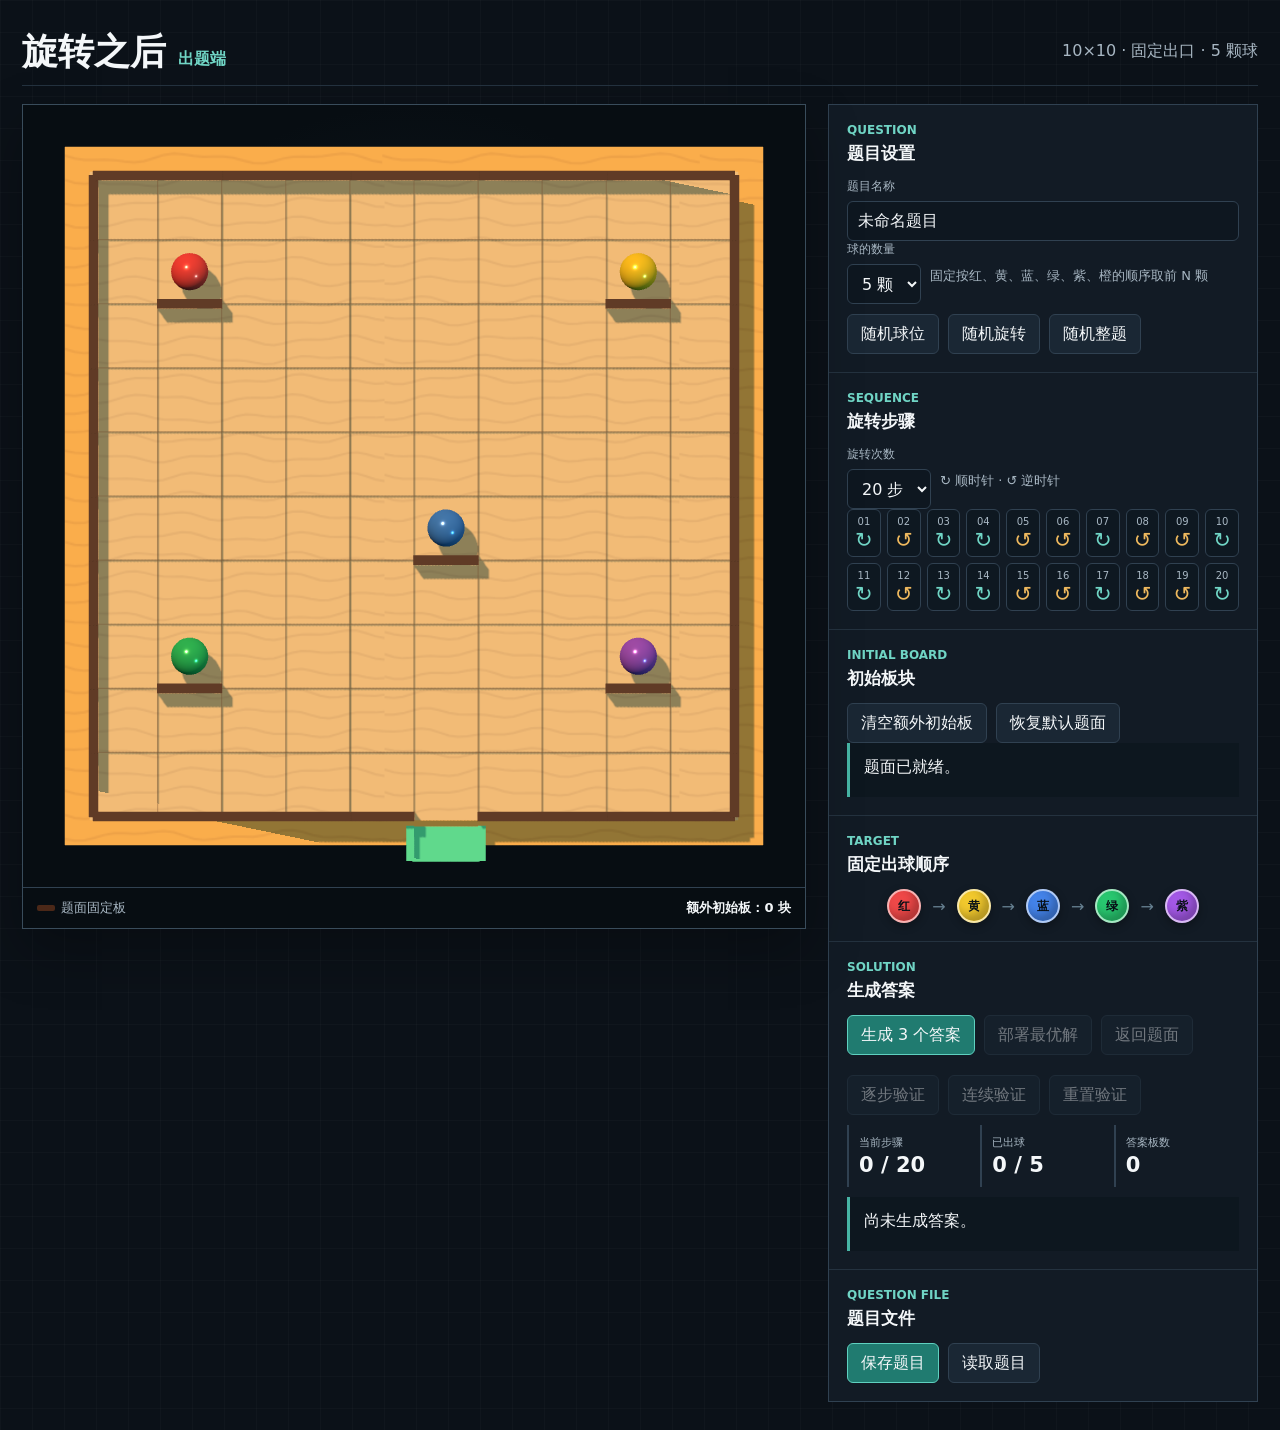
==== setter.html @ a4e5313e "Add persistent best solution verification" ====
<!doctype html>
<html lang="zh-CN">
<head>
  <meta charset="utf-8">
  <meta name="viewport" content="width=device-width, initial-scale=1, viewport-fit=cover">
  <meta name="theme-color" content="#0b1118">
  <link rel="icon" href="data:,">
  <title>旋转之后 · 出题端</title>
  <link rel="stylesheet" href="shared/common.css">
</head>
<body data-app="setter">
  <div class="app-shell">
    <header class="app-header">
      <div class="brand">
        <h1>旋转之后</h1>
        <span class="mode-badge">出题端</span>
      </div>
      <div class="header-status" id="headerStatus">10×10 · 固定出口 · 5 颗球</div>
    </header>

    <main class="workspace">
      <section class="board-column" aria-label="题面棋盘">
        <div class="board-frame">
          <div id="mazeBoard" class="maze-stage"></div>
          <div class="board-caption">
            <div class="legend">
              <span class="legend-item"><i class="legend-swatch fixed"></i>题面固定板</span>
            </div>
            <strong>额外初始板：<span id="initialWallCount">0</span> 块</strong>
          </div>
        </div>
      </section>

      <aside class="side-column" aria-label="出题控制台">
        <section class="tool-section">
          <p class="section-kicker">QUESTION</p>
          <h2>题目设置</h2>
          <label class="field grow">
            <span>题目名称</span>
            <input id="questionNameInput" maxlength="40" value="未命名题目" autocomplete="off">
          </label>
          <div class="control-row">
            <label class="field">
              <span>球的数量</span>
              <select id="ballCountSelect" aria-label="球的数量"></select>
            </label>
            <span class="section-copy">固定按红、黄、蓝、绿、紫、橙的顺序取前 N 颗</span>
          </div>
          <div class="control-row">
            <button id="randomBallsBtn">随机球位</button>
            <button id="randomInstructionsBtn">随机旋转</button>
            <button id="randomQuestionBtn">随机整题</button>
          </div>
        </section>

        <section class="tool-section">
          <p class="section-kicker">SEQUENCE</p>
          <h2>旋转步骤</h2>
          <div class="control-row">
            <label class="field">
              <span>旋转次数</span>
              <select id="rotationCountSelect" aria-label="旋转次数"></select>
            </label>
            <span class="section-copy">↻ 顺时针 · ↺ 逆时针</span>
          </div>
          <div class="instruction-grid" id="instructionGrid"></div>
        </section>

        <section class="tool-section">
          <p class="section-kicker">INITIAL BOARD</p>
          <h2>初始板块</h2>
          <div class="control-row">
            <button id="clearInitialWallsBtn">清空额外初始板</button>
            <button id="resetQuestionBtn">恢复默认题面</button>
          </div>
          <div class="result-box" id="setterResult" role="status">题面已就绪。</div>
        </section>

        <section class="tool-section">
          <p class="section-kicker">TARGET</p>
          <h2>固定出球顺序</h2>
          <div class="target-order" id="targetOrder"></div>
        </section>

        <section class="tool-section">
          <p class="section-kicker">SOLUTION</p>
          <h2>生成答案</h2>
          <div class="control-row">
            <button class="primary" id="generateSolutionsBtn">生成 3 个答案</button>
            <button id="deployBestSolutionBtn" disabled>部署最优解</button>
            <button id="returnQuestionBtn" disabled>返回题面</button>
          </div>
          <div class="solution-list" id="solutionList"></div>
          <div class="control-row solution-verify-controls">
            <button id="stepVerifySolutionBtn" disabled>逐步验证</button>
            <button id="continuousVerifySolutionBtn" disabled>连续验证</button>
            <button id="resetSolutionVerifyBtn" disabled>重置验证</button>
          </div>
          <div class="metric-row solution-metrics" aria-label="答案验证状态">
            <div class="metric"><span>当前步骤</span><strong id="solutionStepDisplay">0 / 20</strong></div>
            <div class="metric"><span>已出球</span><strong id="solutionReleasedCount">0 / 5</strong></div>
            <div class="metric"><span>答案板数</span><strong id="solutionWallCount">0</strong></div>
          </div>
          <div class="result-box" id="solutionResult" role="status">尚未生成答案。</div>
        </section>

        <section class="tool-section">
          <p class="section-kicker">QUESTION FILE</p>
          <h2>题目文件</h2>
          <div class="control-row">
            <button class="primary" id="saveQuestionBtn">保存题目</button>
            <button id="loadQuestionBtn">读取题目</button>
            <input class="visually-hidden" id="questionFileInput" type="file" accept="application/json,.json">
          </div>
        </section>
      </aside>
    </main>
  </div>

  <script src="vendor/three.min.js"></script>
  <script src="shared/question-format.js"></script>
  <script src="shared/maze-core.js"></script>
  <script src="shared/solution-generator.js"></script>
  <script src="shared/board-ui.js"></script>
  <script src="setter.js"></script>
</body>
</html>
---- shared/common.css ----
:root {
  color-scheme: dark;
  --bg: #0b1118;
  --surface: #121b25;
  --surface-raised: #182430;
  --line: #304151;
  --line-soft: #24323f;
  --text: #f4f7f9;
  --muted: #a8b7c3;
  --accent: #47b5a5;
  --accent-strong: #70d5c5;
  --warning: #efb95e;
  --danger: #ef6a64;
  --fixed-wall: #4b2818;
  --answer-wall: #e4b86f;
  --wood-floor: #a86c36;
  --radius: 8px;
  font-family: "PingFang SC", "Microsoft YaHei", system-ui, sans-serif;
}

* { box-sizing: border-box; }

html, body { min-height: 100%; }

body {
  margin: 0;
  background:
    linear-gradient(rgba(255, 255, 255, 0.018) 1px, transparent 1px),
    linear-gradient(90deg, rgba(255, 255, 255, 0.018) 1px, transparent 1px),
    var(--bg);
  background-size: 32px 32px;
  color: var(--text);
}

button, input, select { font: inherit; }

button {
  min-height: 40px;
  border: 1px solid var(--line);
  border-radius: 6px;
  padding: 8px 13px;
  background: #1a2734;
  color: var(--text);
  cursor: pointer;
  transition: border-color 140ms ease, background 140ms ease, transform 140ms ease;
}

button:hover:not(:disabled) { border-color: #5e7485; background: #223341; }
button:active:not(:disabled) { transform: translateY(1px); }
button:focus-visible, input:focus-visible, select:focus-visible {
  outline: 2px solid var(--accent-strong);
  outline-offset: 2px;
}
button:disabled { cursor: not-allowed; opacity: 0.42; }
button.primary { border-color: #5fd1c0; background: #207b70; }
button.primary:hover:not(:disabled) { background: #278d81; }
button.danger { color: #ffd6d2; }
button.icon-button { width: 40px; padding: 0; font-size: 20px; }

input, select {
  min-height: 40px;
  border: 1px solid var(--line);
  border-radius: 6px;
  padding: 8px 10px;
  background: #0e1720;
  color: var(--text);
}

.app-shell { width: min(1520px, 100%); margin: 0 auto; padding: 18px 22px 28px; }

.app-header {
  display: flex;
  align-items: center;
  justify-content: space-between;
  gap: 20px;
  min-height: 68px;
  border-bottom: 1px solid var(--line-soft);
  margin-bottom: 18px;
}

.brand { display: flex; align-items: baseline; gap: 12px; min-width: 0; }
.brand h1 { margin: 0; font-size: clamp(24px, 3vw, 36px); line-height: 1; letter-spacing: 0; }
.mode-badge { color: var(--accent-strong); font-weight: 700; white-space: nowrap; }
.header-status { color: var(--muted); text-align: right; }

.workspace {
  display: grid;
  grid-template-columns: minmax(500px, 1fr) minmax(330px, 430px);
  gap: 22px;
  align-items: start;
}

.board-column, .side-column { min-width: 0; }
.side-column { display: grid; gap: 0; border: 1px solid var(--line); background: var(--surface); }

.tool-section { padding: 18px; border-bottom: 1px solid var(--line-soft); }
.tool-section:last-child { border-bottom: 0; }
.tool-section h2 { margin: 0 0 13px; font-size: 17px; letter-spacing: 0; }
.section-kicker { margin: 0 0 5px; color: var(--accent-strong); font-size: 12px; font-weight: 800; }
.section-copy { margin: 8px 0 0; color: var(--muted); font-size: 13px; line-height: 1.55; }

.control-row { display: flex; align-items: center; flex-wrap: wrap; gap: 9px; }
.control-row + .control-row { margin-top: 10px; }
.field { display: grid; gap: 6px; min-width: 0; }
.field > span { color: var(--muted); font-size: 12px; }
.field.grow { flex: 1 1 180px; }
.field.grow input { width: 100%; }

.board-frame {
  position: relative;
  width: min(100%, 920px);
  margin: 0 auto;
  border: 1px solid #394c5b;
  background: #070d12;
  box-shadow: 0 22px 52px rgba(0, 0, 0, 0.28);
}

.maze-stage {
  position: relative;
  width: 100%;
  aspect-ratio: 1;
  overflow: hidden;
  touch-action: none;
  user-select: none;
  background:
    radial-gradient(circle at 50% 42%, rgba(53, 78, 88, 0.26), transparent 55%),
    #070d12;
}

.maze-stage > canvas { position: absolute; display: block; }
.maze-webgl { inset: 0; width: 100%; height: 100%; }
.maze-fallback, .maze-hit-layer { inset: 9%; width: 82%; height: 82%; }
.maze-fallback { z-index: 1; }
.maze-hit-layer { z-index: 3; cursor: crosshair; }
.maze-stage.is-dragging .maze-hit-layer { cursor: grabbing; }
.maze-stage.is-playing .maze-hit-layer { cursor: wait; }

.board-caption {
  display: flex;
  justify-content: space-between;
  gap: 14px;
  padding: 11px 14px;
  border-top: 1px solid var(--line);
  color: var(--muted);
  font-size: 13px;
}

.board-caption strong { color: var(--text); }
.legend { display: flex; gap: 14px; flex-wrap: wrap; }
.legend-item { display: inline-flex; align-items: center; gap: 6px; }
.legend-swatch { width: 18px; height: 6px; border-radius: 2px; }
.legend-swatch.fixed { background: var(--fixed-wall); }
.legend-swatch.answer { background: var(--answer-wall); }

.instruction-grid {
  display: grid;
  grid-template-columns: repeat(10, minmax(0, 1fr));
  gap: 6px;
}

.instruction-chip {
  position: relative;
  display: grid;
  place-items: center;
  min-width: 0;
  min-height: 48px;
  padding: 5px 2px 3px;
  border: 1px solid var(--line);
  border-radius: 6px;
  background: #0e1821;
  color: var(--muted);
}

button.instruction-chip { cursor: pointer; }
.instruction-chip .step-no { font-size: 10px; line-height: 1; }
.instruction-chip .turn-icon { color: var(--accent-strong); font-size: 21px; line-height: 1; }
.instruction-chip.ccw .turn-icon { color: var(--warning); }
.instruction-chip.active { border-color: #7ee7d6; background: #173e3b; color: #fff; }
.instruction-chip.done { border-color: #557360; background: #1b2b26; }

.target-order { display: flex; align-items: center; justify-content: center; gap: 11px; }
.solution-list { display: grid; gap: 7px; margin-top: 10px; }
.solution-option {
  width: 100%;
  display: flex;
  align-items: center;
  justify-content: space-between;
  gap: 12px;
  text-align: left;
}
.solution-option span { color: var(--muted); font-size: 13px; }
.solution-option.active { border-color: var(--accent-strong); background: #183b38; }
.solution-verify-controls { margin-top: 10px; }
.solution-metrics { margin: 10px 0; }
.target-ball {
  display: grid;
  place-items: center;
  width: 34px;
  height: 34px;
  border: 2px solid rgba(255,255,255,0.58);
  border-radius: 50%;
  box-shadow: inset -5px -6px 9px rgba(0,0,0,0.25), 0 3px 8px rgba(0,0,0,0.32);
  color: #081017;
  font-size: 12px;
  font-weight: 900;
}
.target-arrow { color: #668091; }

.result-box {
  min-height: 54px;
  padding: 12px 14px;
  border-left: 3px solid var(--accent);
  background: #0d171f;
  color: var(--text);
  line-height: 1.55;
}
.result-box.error { border-left-color: var(--danger); color: #ffd5d2; }
.result-box.success { border-left-color: #61d788; color: #d6ffe3; }

.metric-row { display: grid; grid-template-columns: repeat(3, 1fr); gap: 8px; }
.metric { padding: 10px; border-left: 2px solid var(--line); }
.metric span { display: block; color: var(--muted); font-size: 11px; }
.metric strong { display: block; margin-top: 3px; font-size: 21px; }

.question-gate {
  display: grid;
  place-items: center;
  min-height: min(72vh, 720px);
  border: 1px dashed #435665;
  background: rgba(9, 16, 22, 0.78);
  text-align: center;
}
.question-gate[hidden] { display: none; }
.gate-content { max-width: 460px; padding: 36px 24px; }
.gate-content h2 { margin: 0 0 10px; font-size: 26px; }
.gate-content p { color: var(--muted); line-height: 1.65; }

.visually-hidden {
  position: absolute !important;
  width: 1px !important;
  height: 1px !important;
  padding: 0 !important;
  margin: -1px !important;
  overflow: hidden !important;
  clip: rect(0, 0, 0, 0) !important;
  white-space: nowrap !important;
  border: 0 !important;
}

@media (max-width: 980px) {
  .workspace { grid-template-columns: 1fr; }
  .board-frame { width: min(100%, 760px); }
  .side-column { width: min(100%, 760px); margin: 0 auto; }
}

@media (max-width: 560px) {
  .app-shell { padding: 12px 10px 22px; }
  .app-header { align-items: flex-start; margin-bottom: 12px; }
  .brand { display: grid; gap: 5px; }
  .brand h1 { font-size: 25px; }
  .header-status { display: none; }
  .workspace { gap: 12px; }
  .tool-section { padding: 14px 12px; }
  .instruction-grid { grid-template-columns: repeat(5, minmax(0, 1fr)); }
  .instruction-chip { min-height: 46px; }
  .board-caption { display: grid; }
  .metric-row { gap: 2px; }
  .metric { padding: 8px 6px; }
  .metric strong { font-size: 17px; }
  .target-order { gap: 5px; }
  .target-ball { width: 30px; height: 30px; font-size: 11px; }
  button { min-height: 42px; }
}

@media (prefers-reduced-motion: reduce) {
  *, *::before, *::after { scroll-behavior: auto !important; transition-duration: 0.01ms !important; }
}
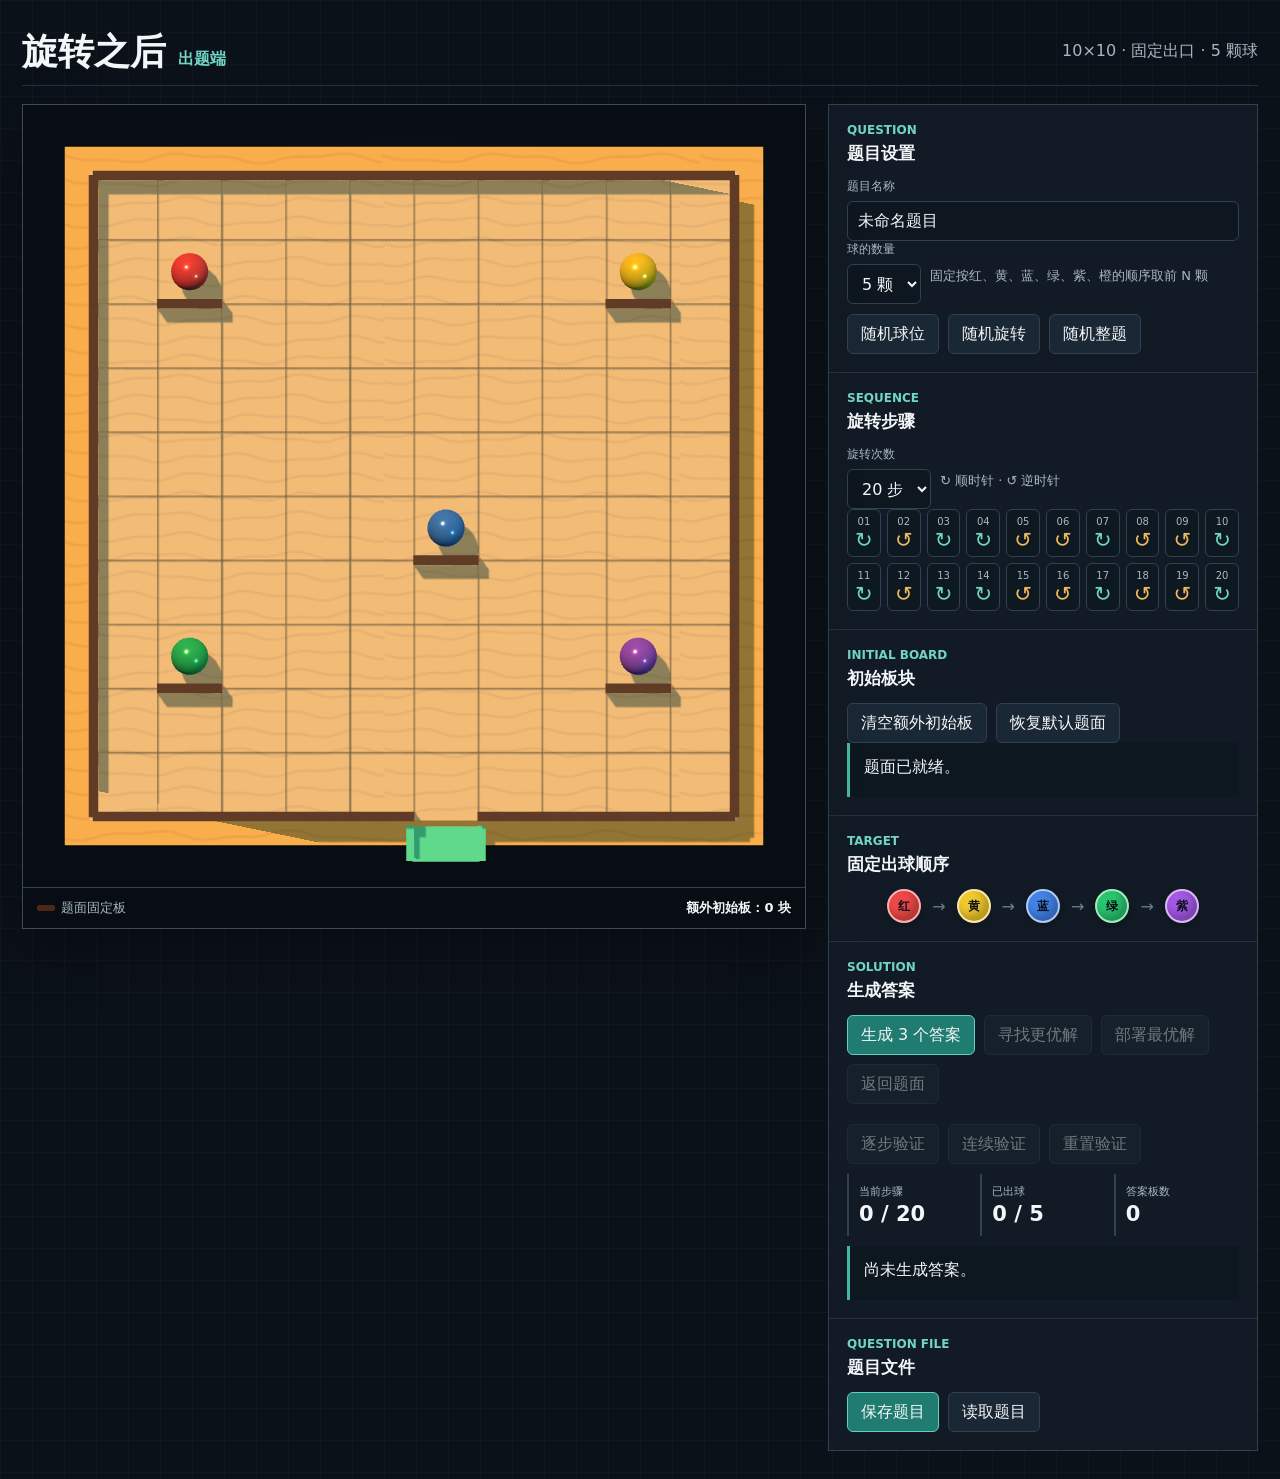
==== commit 711df8c9: "Smooth ball playback and search for better solutions" ====
--- a/setter.html
+++ b/setter.html
@@ -6,7 +6,7 @@
   <meta name="theme-color" content="#0b1118">
   <link rel="icon" href="data:,">
   <title>旋转之后 · 出题端</title>
-  <link rel="stylesheet" href="shared/common.css">
+  <link rel="stylesheet" href="shared/common.css?v=4">
 </head>
 <body data-app="setter">
   <div class="app-shell">
@@ -87,6 +87,7 @@
           <h2>生成答案</h2>
           <div class="control-row">
             <button class="primary" id="generateSolutionsBtn">生成 3 个答案</button>
+            <button id="improveBestSolutionBtn" disabled>寻找更优解</button>
             <button id="deployBestSolutionBtn" disabled>部署最优解</button>
             <button id="returnQuestionBtn" disabled>返回题面</button>
           </div>
@@ -120,8 +121,8 @@
   <script src="vendor/three.min.js"></script>
   <script src="shared/question-format.js"></script>
   <script src="shared/maze-core.js"></script>
-  <script src="shared/solution-generator.js"></script>
-  <script src="shared/board-ui.js"></script>
-  <script src="setter.js"></script>
+  <script src="shared/solution-generator.js?v=5"></script>
+  <script src="shared/board-ui.js?v=5"></script>
+  <script src="setter.js?v=5"></script>
 </body>
 </html>
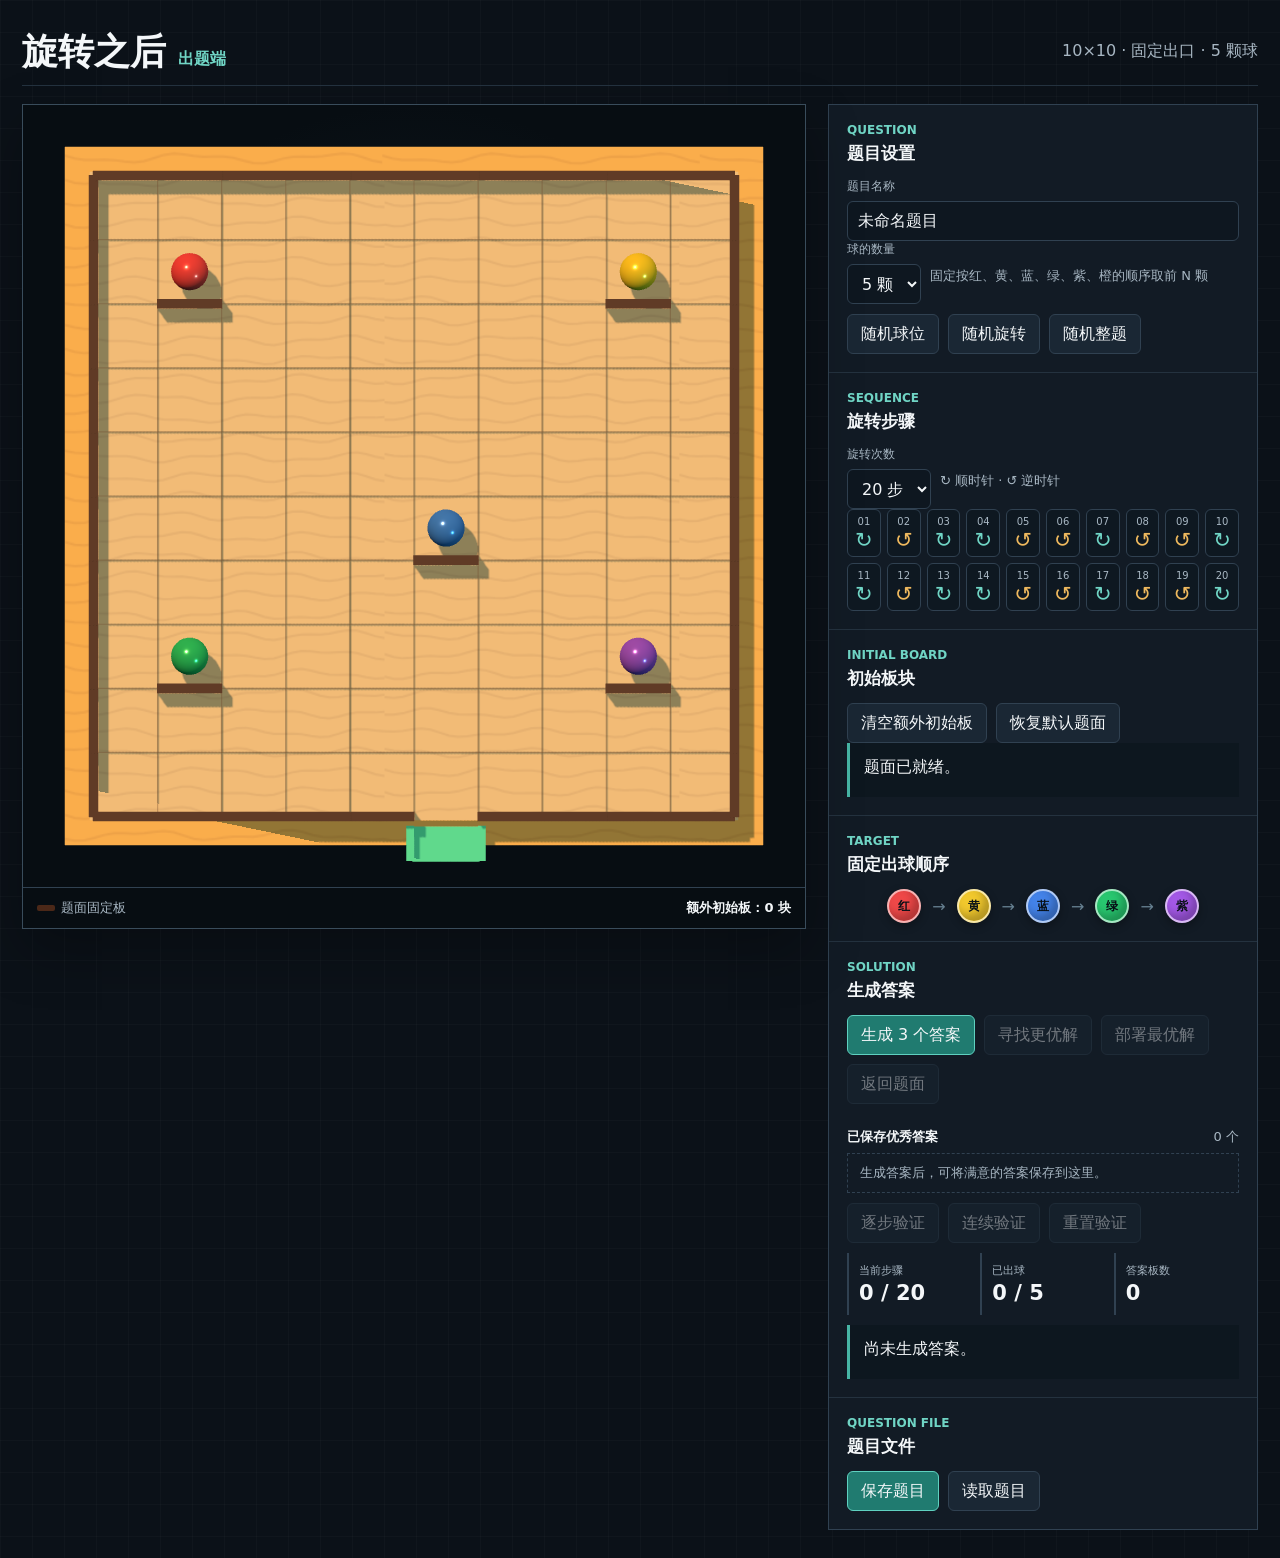
==== commit 29805e47: "Save multiple excellent solutions with questions" ====
--- a/setter.html
+++ b/setter.html
@@ -6,7 +6,7 @@
   <meta name="theme-color" content="#0b1118">
   <link rel="icon" href="data:,">
   <title>旋转之后 · 出题端</title>
-  <link rel="stylesheet" href="shared/common.css?v=4">
+  <link rel="stylesheet" href="shared/common.css?v=6">
 </head>
 <body data-app="setter">
   <div class="app-shell">
@@ -92,6 +92,11 @@
             <button id="returnQuestionBtn" disabled>返回题面</button>
           </div>
           <div class="solution-list" id="solutionList"></div>
+          <div class="solution-library-heading">
+            <strong>已保存优秀答案</strong>
+            <span><span id="savedSolutionCount">0</span> 个</span>
+          </div>
+          <div class="solution-list saved-solution-list" id="savedSolutionList"></div>
           <div class="control-row solution-verify-controls">
             <button id="stepVerifySolutionBtn" disabled>逐步验证</button>
             <button id="continuousVerifySolutionBtn" disabled>连续验证</button>
@@ -119,10 +124,10 @@
   </div>
 
   <script src="vendor/three.min.js"></script>
-  <script src="shared/question-format.js"></script>
+  <script src="shared/question-format.js?v=6"></script>
   <script src="shared/maze-core.js"></script>
   <script src="shared/solution-generator.js?v=5"></script>
   <script src="shared/board-ui.js?v=5"></script>
-  <script src="setter.js?v=5"></script>
+  <script src="setter.js?v=6"></script>
 </body>
 </html>
--- a/shared/common.css
+++ b/shared/common.css
@@ -180,6 +180,7 @@
 
 .target-order { display: flex; align-items: center; justify-content: center; gap: 11px; }
 .solution-list { display: grid; gap: 7px; margin-top: 10px; }
+.solution-row { display: grid; grid-template-columns: minmax(0, 1fr) auto; gap: 7px; }
 .solution-option {
   width: 100%;
   display: flex;
@@ -190,6 +191,25 @@
 }
 .solution-option span { color: var(--muted); font-size: 13px; }
 .solution-option.active { border-color: var(--accent-strong); background: #183b38; }
+.solution-save-button { min-width: 94px; padding-inline: 10px; }
+.solution-save-button.saved { border-color: #d5ad55; color: #ffe3a1; background: #352b19; }
+.solution-library-heading {
+  display: flex;
+  align-items: center;
+  justify-content: space-between;
+  margin-top: 14px;
+  color: var(--text);
+  font-size: 13px;
+}
+.solution-library-heading > span { color: var(--muted); }
+.saved-solution-list { margin-top: 7px; }
+.solution-list-empty {
+  margin: 0;
+  padding: 10px 12px;
+  border: 1px dashed var(--line);
+  color: var(--muted);
+  font-size: 13px;
+}
 .solution-verify-controls { margin-top: 10px; }
 .solution-metrics { margin: 10px 0; }
 .target-ball {
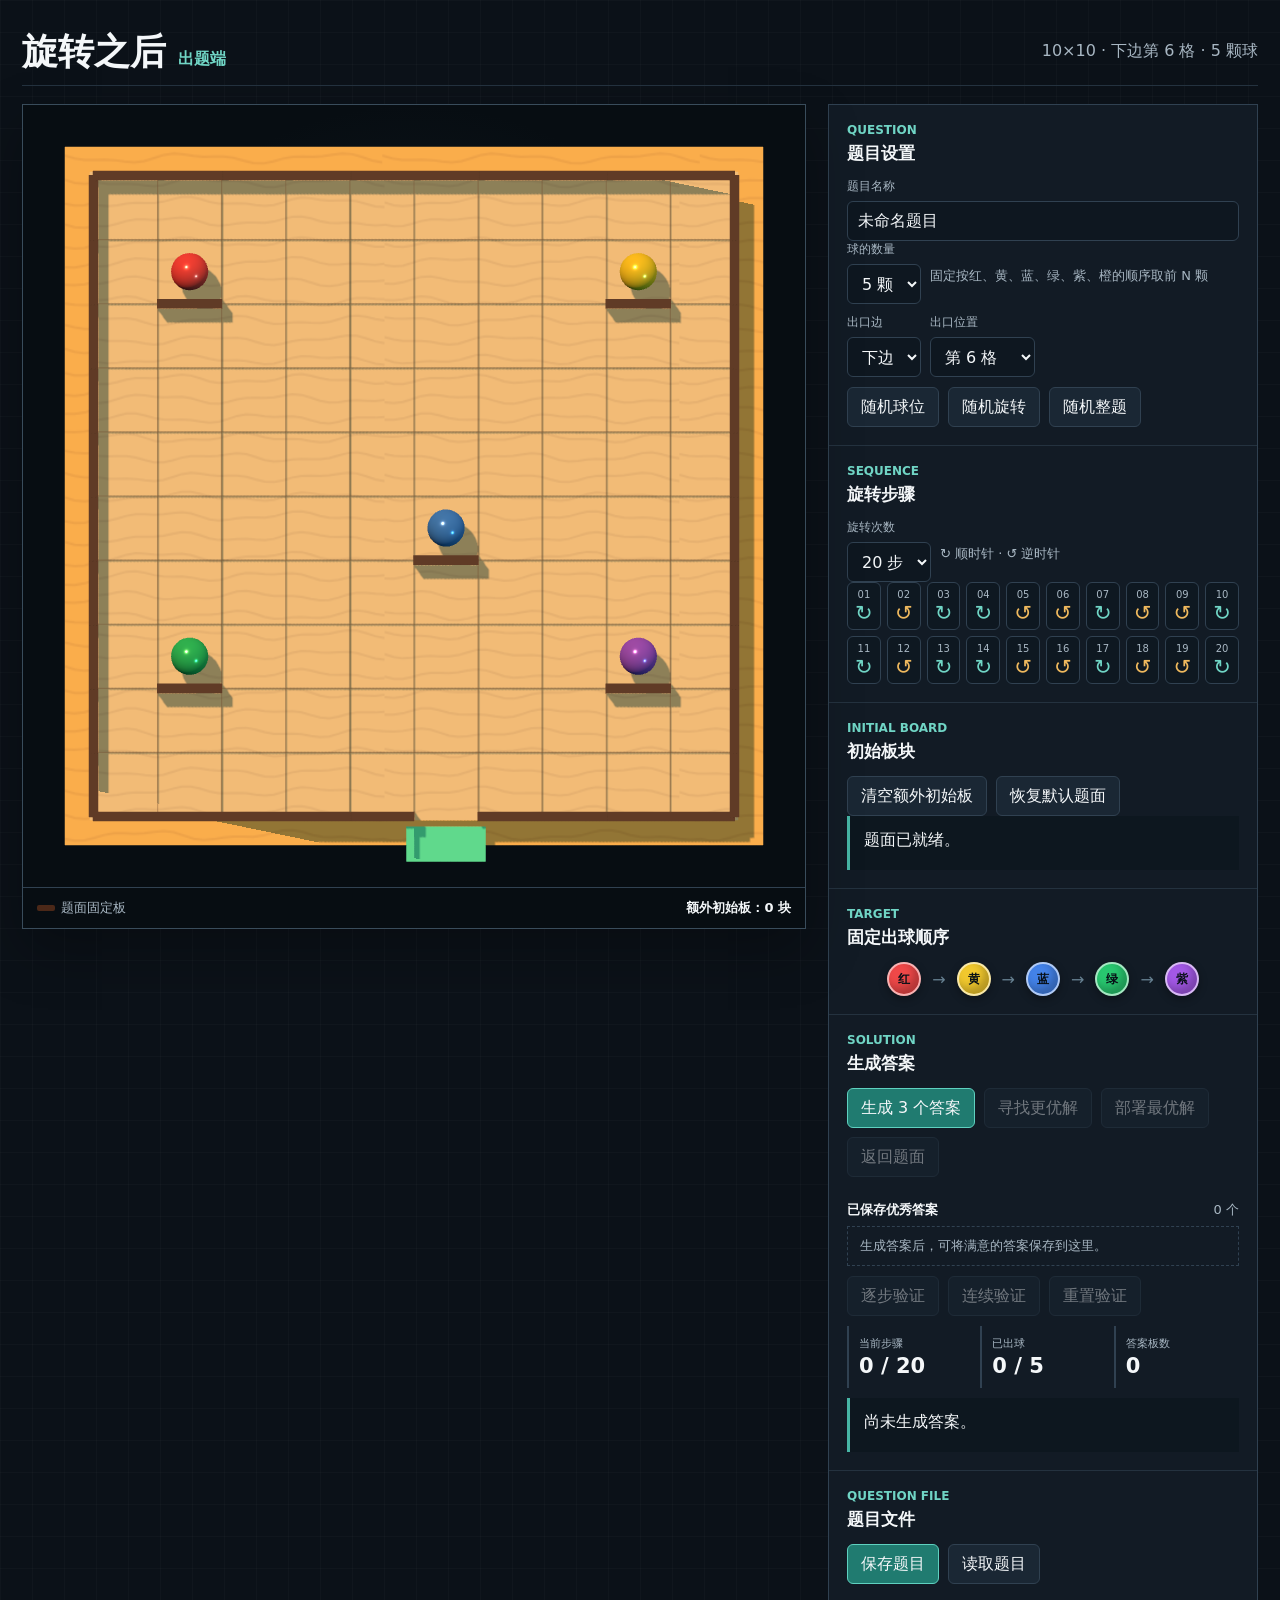
==== commit 952e334d: "Add selectable exits on all board edges" ====
--- a/setter.html
+++ b/setter.html
@@ -15,7 +15,7 @@
         <h1>旋转之后</h1>
         <span class="mode-badge">出题端</span>
       </div>
-      <div class="header-status" id="headerStatus">10×10 · 固定出口 · 5 颗球</div>
+      <div class="header-status" id="headerStatus">10×10 · 下边第 6 格 · 5 颗球</div>
     </header>
 
     <main class="workspace">
@@ -45,6 +45,16 @@
               <select id="ballCountSelect" aria-label="球的数量"></select>
             </label>
             <span class="section-copy">固定按红、黄、蓝、绿、紫、橙的顺序取前 N 颗</span>
+          </div>
+          <div class="control-row">
+            <label class="field">
+              <span>出口边</span>
+              <select id="exitSideSelect" aria-label="出口边"></select>
+            </label>
+            <label class="field">
+              <span>出口位置</span>
+              <select id="exitIndexSelect" aria-label="出口位置"></select>
+            </label>
           </div>
           <div class="control-row">
             <button id="randomBallsBtn">随机球位</button>
@@ -124,10 +134,10 @@
   </div>
 
   <script src="vendor/three.min.js"></script>
-  <script src="shared/question-format.js?v=6"></script>
-  <script src="shared/maze-core.js"></script>
-  <script src="shared/solution-generator.js?v=5"></script>
-  <script src="shared/board-ui.js?v=5"></script>
-  <script src="setter.js?v=6"></script>
+  <script src="shared/question-format.js?v=7"></script>
+  <script src="shared/maze-core.js?v=7"></script>
+  <script src="shared/solution-generator.js?v=7"></script>
+  <script src="shared/board-ui.js?v=7"></script>
+  <script src="setter.js?v=7"></script>
 </body>
 </html>
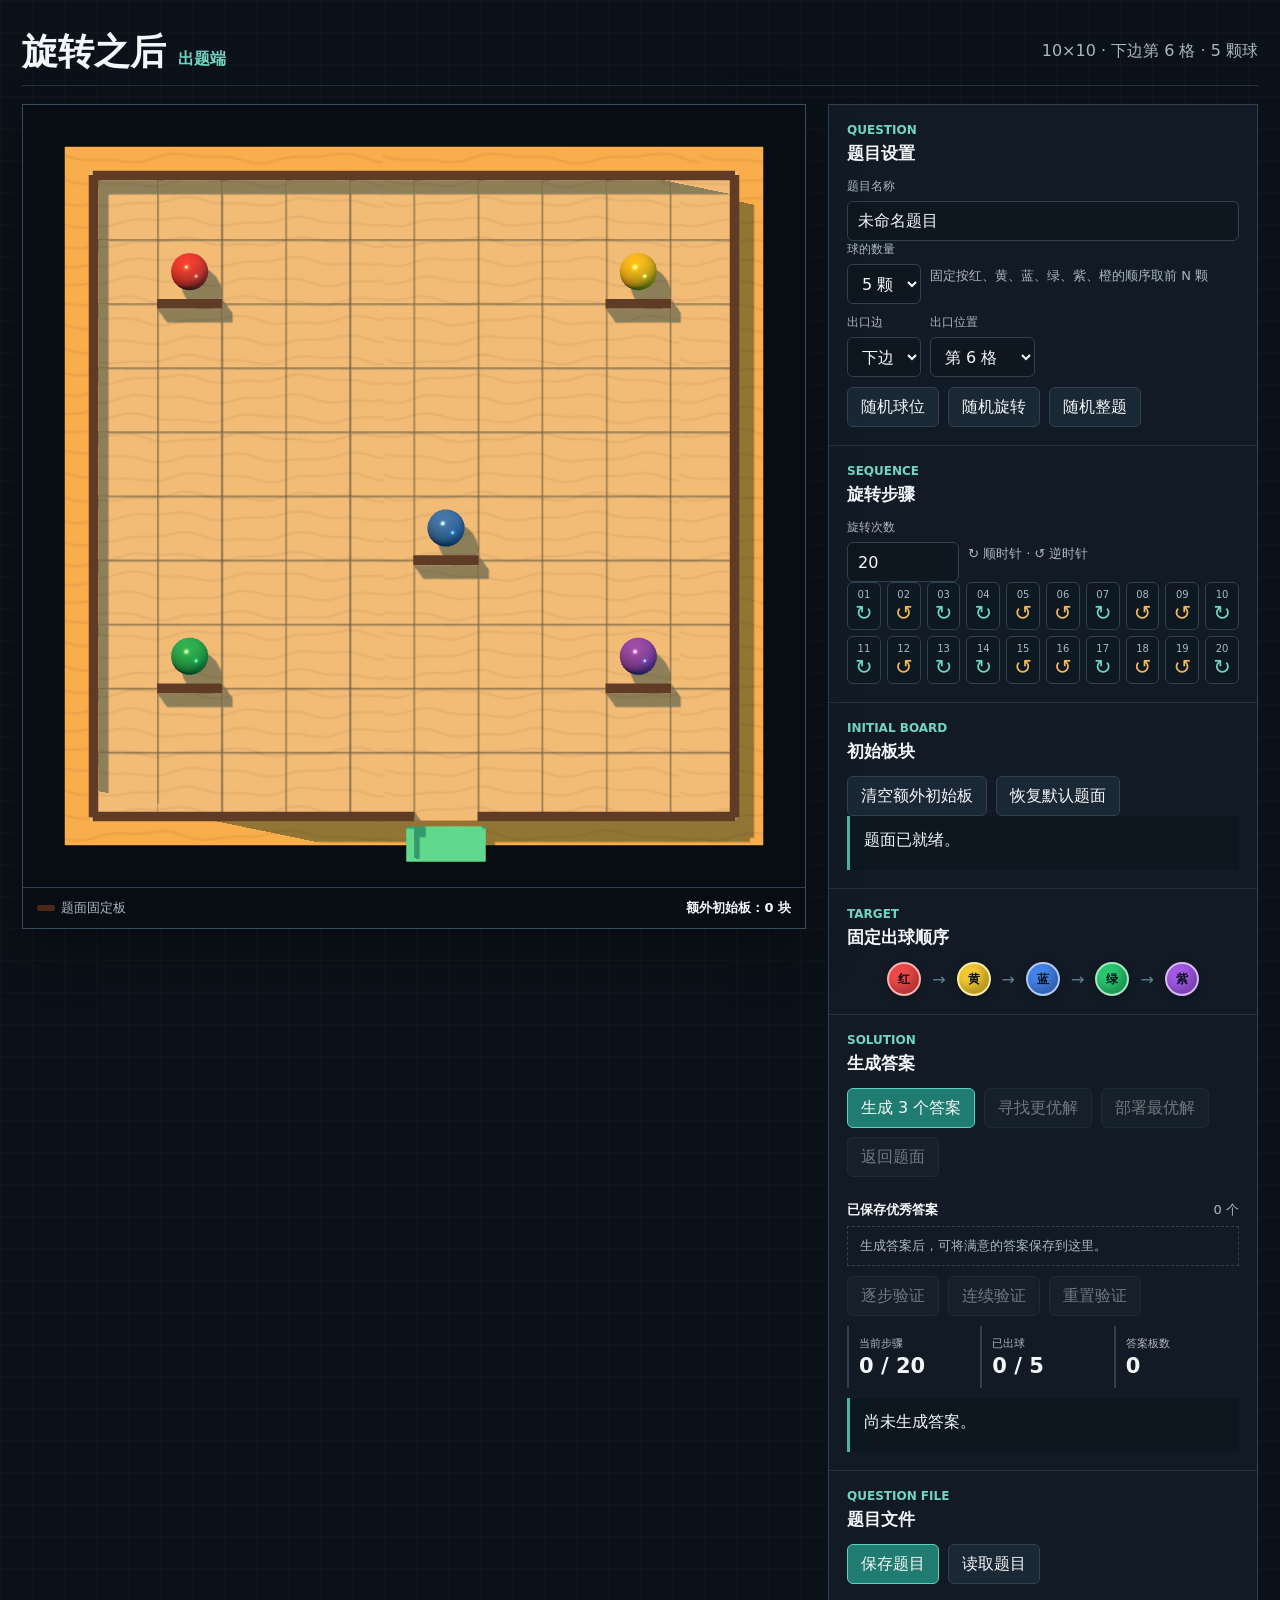
==== commit 4bc29d6e: "Allow questions with up to 50 rotation steps" ====
--- a/setter.html
+++ b/setter.html
@@ -6,7 +6,7 @@
   <meta name="theme-color" content="#0b1118">
   <link rel="icon" href="data:,">
   <title>旋转之后 · 出题端</title>
-  <link rel="stylesheet" href="shared/common.css?v=6">
+  <link rel="stylesheet" href="shared/common.css?v=8">
 </head>
 <body data-app="setter">
   <div class="app-shell">
@@ -69,7 +69,7 @@
           <div class="control-row">
             <label class="field">
               <span>旋转次数</span>
-              <select id="rotationCountSelect" aria-label="旋转次数"></select>
+              <input id="rotationCountInput" class="rotation-count-input" type="number" min="1" max="50" step="1" value="20" inputmode="numeric" aria-label="旋转次数">
             </label>
             <span class="section-copy">↻ 顺时针 · ↺ 逆时针</span>
           </div>
@@ -134,10 +134,10 @@
   </div>
 
   <script src="vendor/three.min.js"></script>
-  <script src="shared/question-format.js?v=7"></script>
+  <script src="shared/question-format.js?v=8"></script>
   <script src="shared/maze-core.js?v=7"></script>
   <script src="shared/solution-generator.js?v=7"></script>
   <script src="shared/board-ui.js?v=7"></script>
-  <script src="setter.js?v=7"></script>
+  <script src="setter.js?v=8"></script>
 </body>
 </html>
--- a/shared/common.css
+++ b/shared/common.css
@@ -105,6 +105,7 @@
 .field > span { color: var(--muted); font-size: 12px; }
 .field.grow { flex: 1 1 180px; }
 .field.grow input { width: 100%; }
+.rotation-count-input { width: 112px; }
 
 .board-frame {
   position: relative;
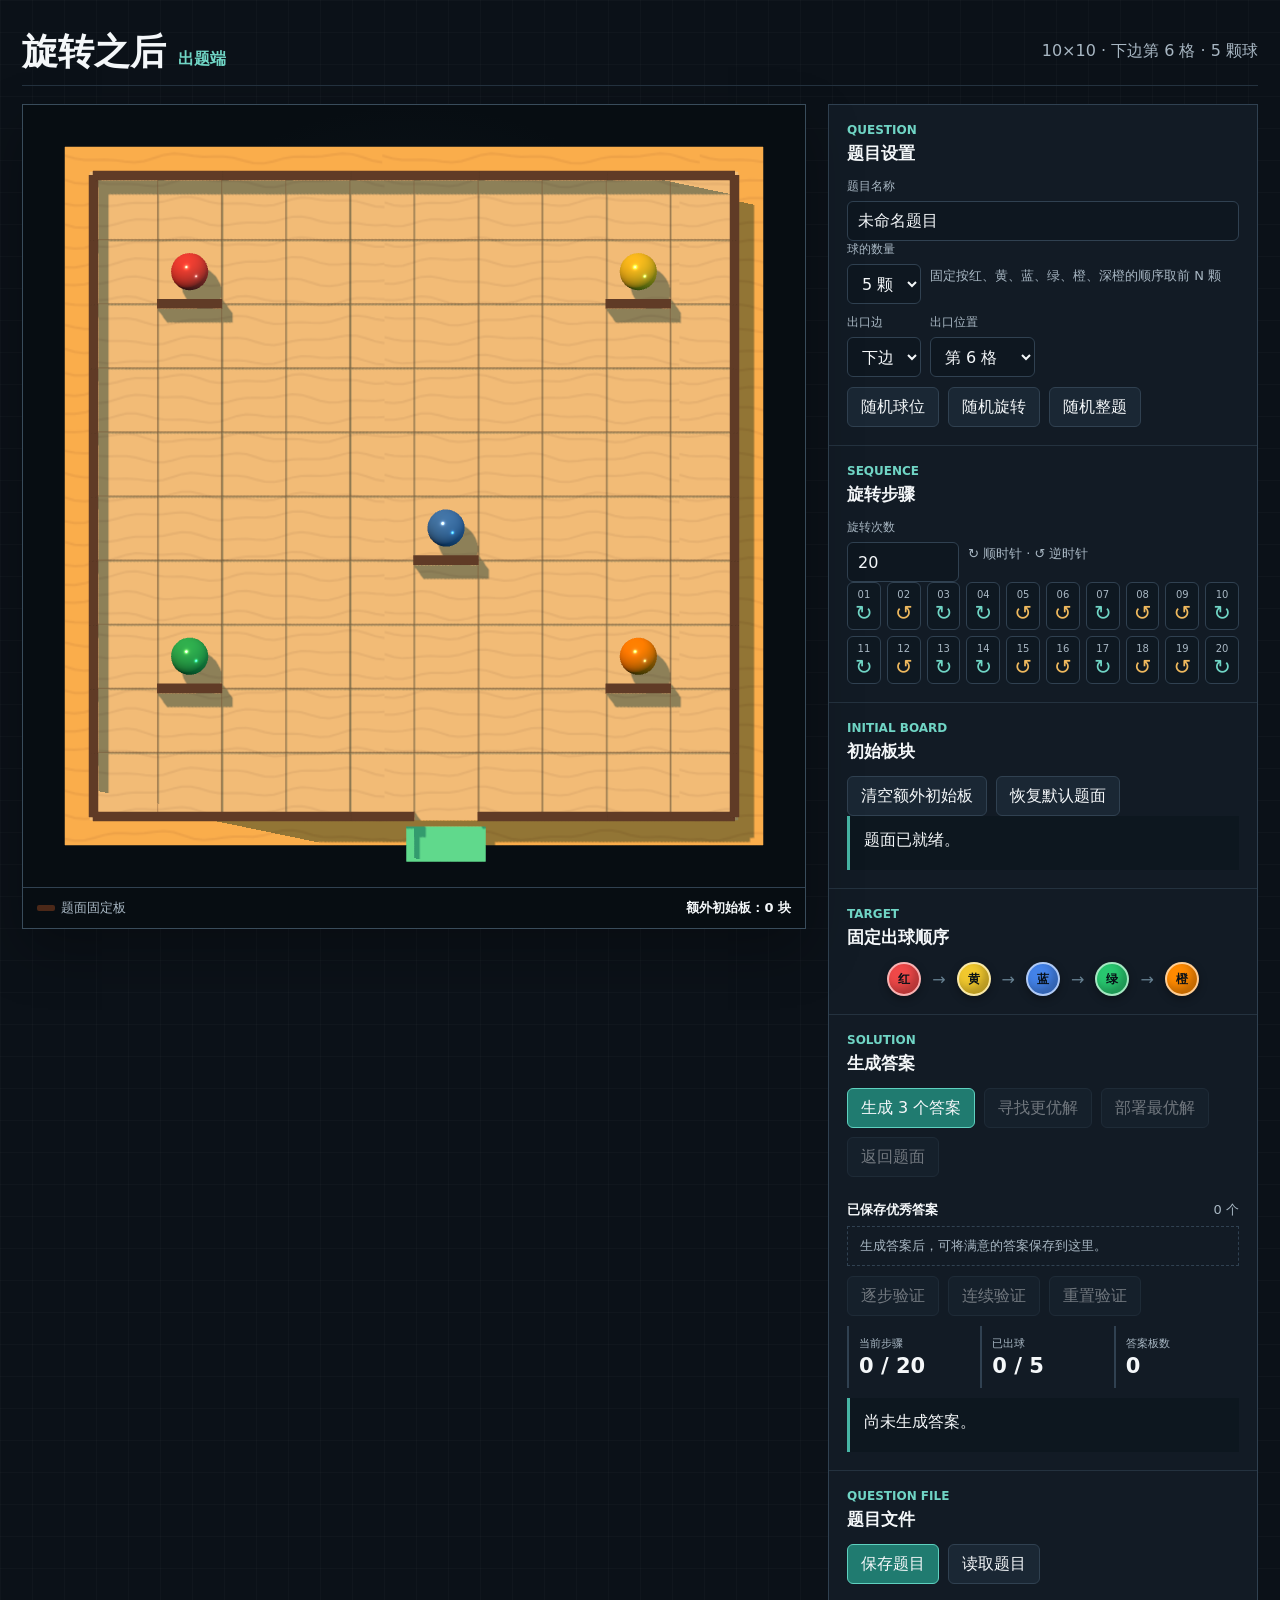
==== commit c73dd143: "Replace purple ball with orange" ====
--- a/setter.html
+++ b/setter.html
@@ -44,7 +44,7 @@
               <span>球的数量</span>
               <select id="ballCountSelect" aria-label="球的数量"></select>
             </label>
-            <span class="section-copy">固定按红、黄、蓝、绿、紫、橙的顺序取前 N 颗</span>
+            <span class="section-copy">固定按红、黄、蓝、绿、橙、深橙的顺序取前 N 颗</span>
           </div>
           <div class="control-row">
             <label class="field">
@@ -134,10 +134,10 @@
   </div>
 
   <script src="vendor/three.min.js"></script>
-  <script src="shared/question-format.js?v=8"></script>
+  <script src="shared/question-format.js?v=9"></script>
   <script src="shared/maze-core.js?v=7"></script>
   <script src="shared/solution-generator.js?v=7"></script>
-  <script src="shared/board-ui.js?v=7"></script>
+  <script src="shared/board-ui.js?v=8"></script>
   <script src="setter.js?v=8"></script>
 </body>
 </html>
--- a/shared/common.css
+++ b/shared/common.css
@@ -19,6 +19,7 @@
 }
 
 * { box-sizing: border-box; }
+[hidden] { display: none !important; }
 
 html, body { min-height: 100%; }
 
@@ -252,9 +253,20 @@
   text-align: center;
 }
 .question-gate[hidden] { display: none; }
-.gate-content { max-width: 460px; padding: 36px 24px; }
+.gate-content { width: min(100%, 720px); padding: 36px 24px; }
 .gate-content h2 { margin: 0 0 10px; font-size: 26px; }
 .gate-content p { color: var(--muted); line-height: 1.65; }
+.question-list { display: grid; gap: 8px; margin: 18px 0; text-align: left; }
+button.question-option {
+  display: grid;
+  gap: 4px;
+  width: 100%;
+  padding: 12px 14px;
+  text-align: left;
+}
+.question-option strong { font-size: 15px; }
+.question-option span { color: var(--muted); font-size: 12px; line-height: 1.45; }
+.question-option.current { border-color: var(--accent-strong); background: #173532; }
 
 .visually-hidden {
   position: absolute !important;
@@ -293,6 +305,127 @@
   button { min-height: 42px; }
 }
 
+/* The Windows player uses one immutable 1920x1080 coordinate system. */
+body[data-app="player"] {
+  width: 100vw;
+  height: 100vh;
+  min-height: 0;
+  overflow: hidden;
+}
+
+.player-viewport {
+  position: fixed;
+  inset: 0;
+  overflow: hidden;
+}
+
+body[data-app="player"] .app-shell {
+  --player-scale: 1;
+  position: absolute;
+  top: 50%;
+  left: 50%;
+  width: 1920px;
+  height: 1080px;
+  max-width: none;
+  margin: -540px 0 0 -960px;
+  padding: 18px 22px 28px;
+  overflow: hidden;
+  transform: scale(var(--player-scale));
+  transform-origin: center;
+}
+
+body[data-app="player"] .app-header {
+  position: relative;
+  align-items: center;
+  justify-content: flex-end;
+  min-height: 68px;
+  margin-bottom: 18px;
+}
+
+body[data-app="player"] .brand {
+  position: absolute;
+  top: 50%;
+  left: 50%;
+  display: block;
+  transform: translate(-50%, -50%);
+}
+body[data-app="player"] .brand h1 { font-size: 36px; white-space: nowrap; }
+body[data-app="player"] .mode-badge {
+  position: absolute;
+  top: 50%;
+  left: calc(100% + 12px);
+  transform: translateY(-50%);
+}
+body[data-app="player"] .header-status { display: block; }
+body[data-app="player"] .workspace {
+  grid-template-columns: 430px 920px 430px;
+  gap: 48px;
+}
+body[data-app="player"] .board-frame { width: min(100%, 920px); }
+body[data-app="player"] .sequence-column,
+body[data-app="player"] .side-column {
+  display: grid;
+  min-width: 0;
+  width: auto;
+  margin: 0;
+  align-self: stretch;
+  align-content: start;
+  gap: 16px;
+  border: 0;
+  background: transparent;
+}
+body[data-app="player"] .sequence-column {
+  grid-template-rows: auto minmax(0, 1fr);
+}
+body[data-app="player"] .side-column {
+  grid-template-rows: auto auto;
+}
+body[data-app="player"] .verify-section { align-self: start; width: 100%; }
+body[data-app="player"] .tool-section {
+  padding: 18px;
+  border: 1px solid var(--line);
+  background: var(--surface);
+}
+body[data-app="player"] .sequence-section { min-height: 0; overflow: hidden; }
+body[data-app="player"] .sequence-column .instruction-grid {
+  grid-template-columns: repeat(5, minmax(0, 1fr));
+  gap: 6px;
+}
+body[data-app="player"] .sequence-column .instruction-chip { min-height: 63px; }
+body[data-app="player"] .sequence-column .instruction-chip .step-no { font-size: 14px; }
+body[data-app="player"] .sequence-column .instruction-chip .turn-icon { font-size: 30px; }
+body[data-app="player"] .board-caption { display: flex; }
+body[data-app="player"] .metric-row { gap: 8px; }
+body[data-app="player"] .metric { padding: 10px; }
+body[data-app="player"] .metric strong { font-size: 21px; }
+body[data-app="player"] .target-order { gap: 11px; }
+body[data-app="player"] .target-ball { width: 34px; height: 34px; font-size: 12px; }
+body[data-app="player"] button { min-height: 40px; }
+body[data-app="player"] .question-gate { min-height: 920px; }
+body[data-app="player"] .question-list { max-height: 520px; overflow: auto; }
+
+.fullscreen-toggle {
+  position: absolute;
+  bottom: 10px;
+  left: 22px;
+  z-index: 10;
+  display: inline-flex;
+  align-items: center;
+  gap: 7px;
+  color: var(--muted);
+  font-size: 13px;
+  line-height: 1;
+  cursor: pointer;
+  user-select: none;
+}
+.fullscreen-toggle input {
+  width: 15px;
+  height: 15px;
+  min-height: 0;
+  margin: 0;
+  accent-color: var(--accent);
+}
+
 @media (prefers-reduced-motion: reduce) {
   *, *::before, *::after { scroll-behavior: auto !important; transition-duration: 0.01ms !important; }
 }
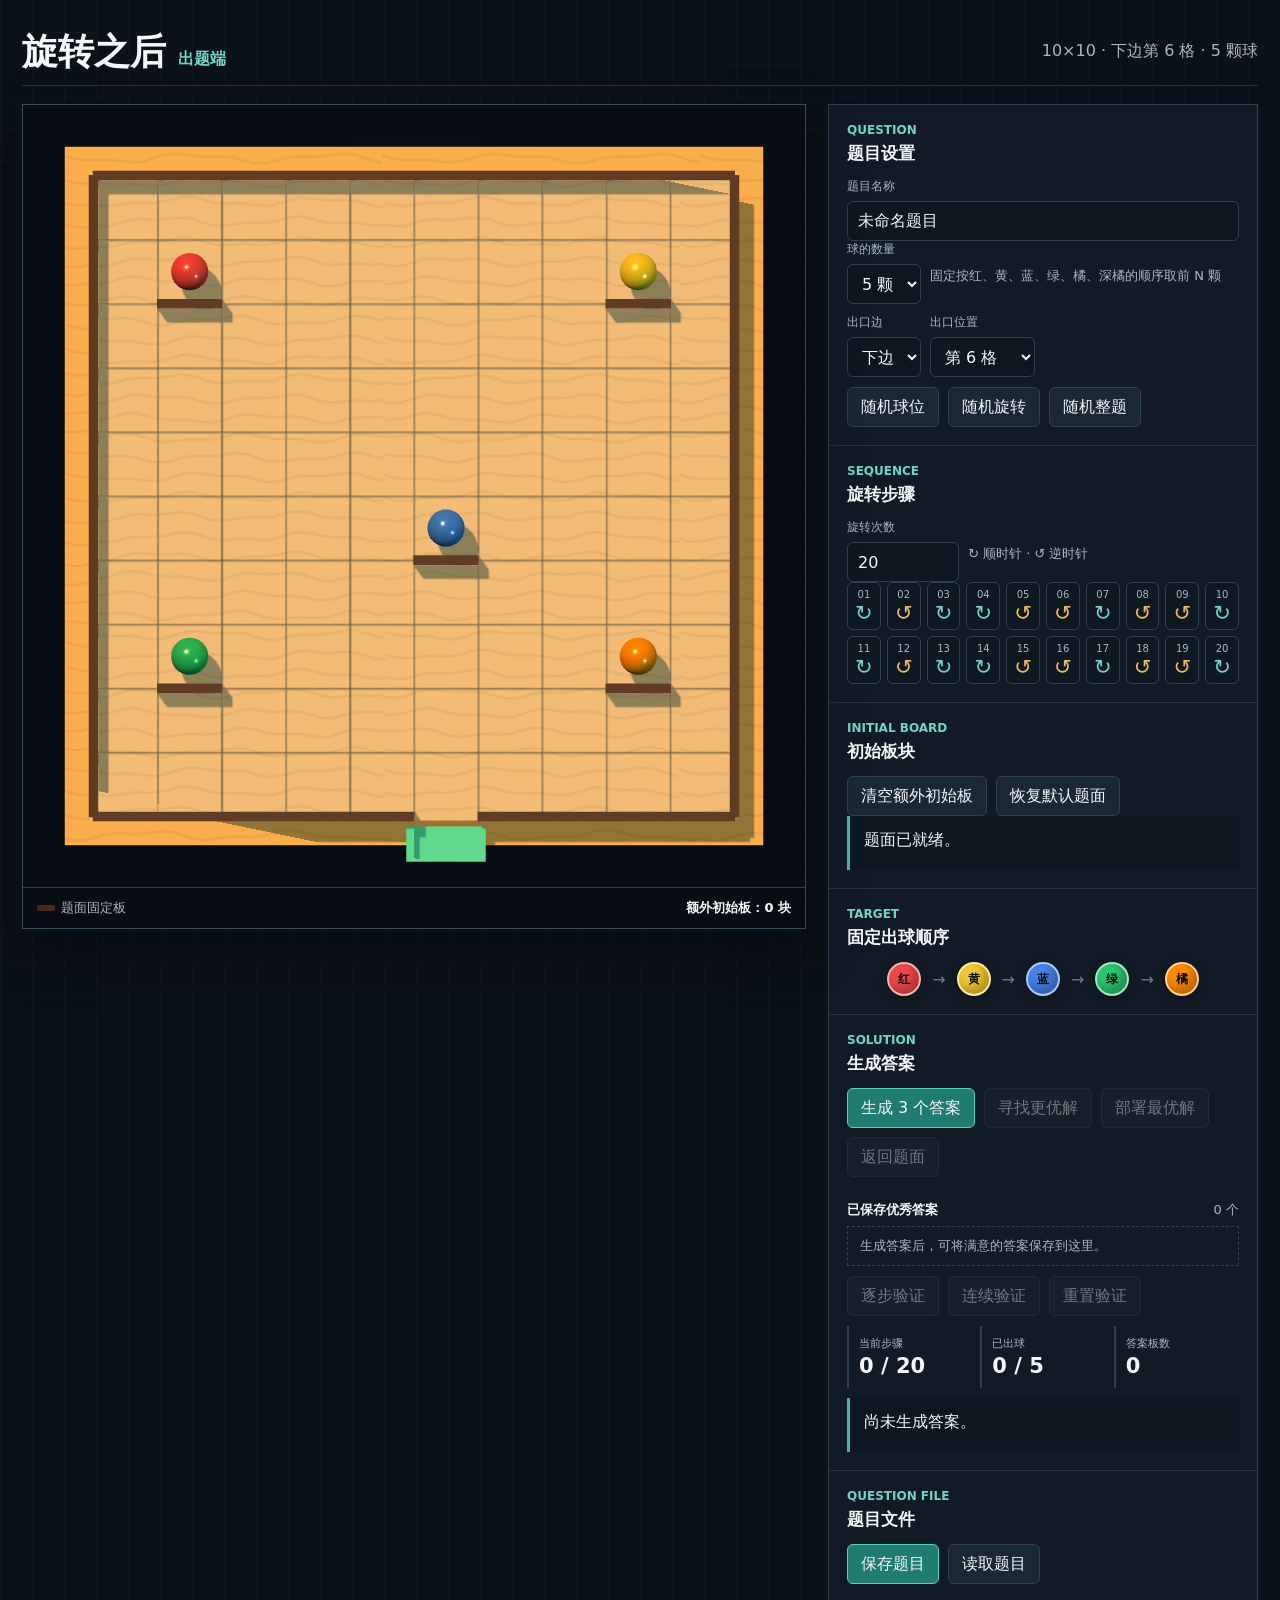
==== commit 8b73ee0f: "Rename orange ball label to ju" ====
--- a/setter.html
+++ b/setter.html
@@ -44,7 +44,7 @@
               <span>球的数量</span>
               <select id="ballCountSelect" aria-label="球的数量"></select>
             </label>
-            <span class="section-copy">固定按红、黄、蓝、绿、橙、深橙的顺序取前 N 颗</span>
+            <span class="section-copy">固定按红、黄、蓝、绿、橘、深橘的顺序取前 N 颗</span>
           </div>
           <div class="control-row">
             <label class="field">
@@ -134,7 +134,7 @@
   </div>
 
   <script src="vendor/three.min.js"></script>
-  <script src="shared/question-format.js?v=9"></script>
+  <script src="shared/question-format.js?v=10"></script>
   <script src="shared/maze-core.js?v=7"></script>
   <script src="shared/solution-generator.js?v=7"></script>
   <script src="shared/board-ui.js?v=8"></script>
